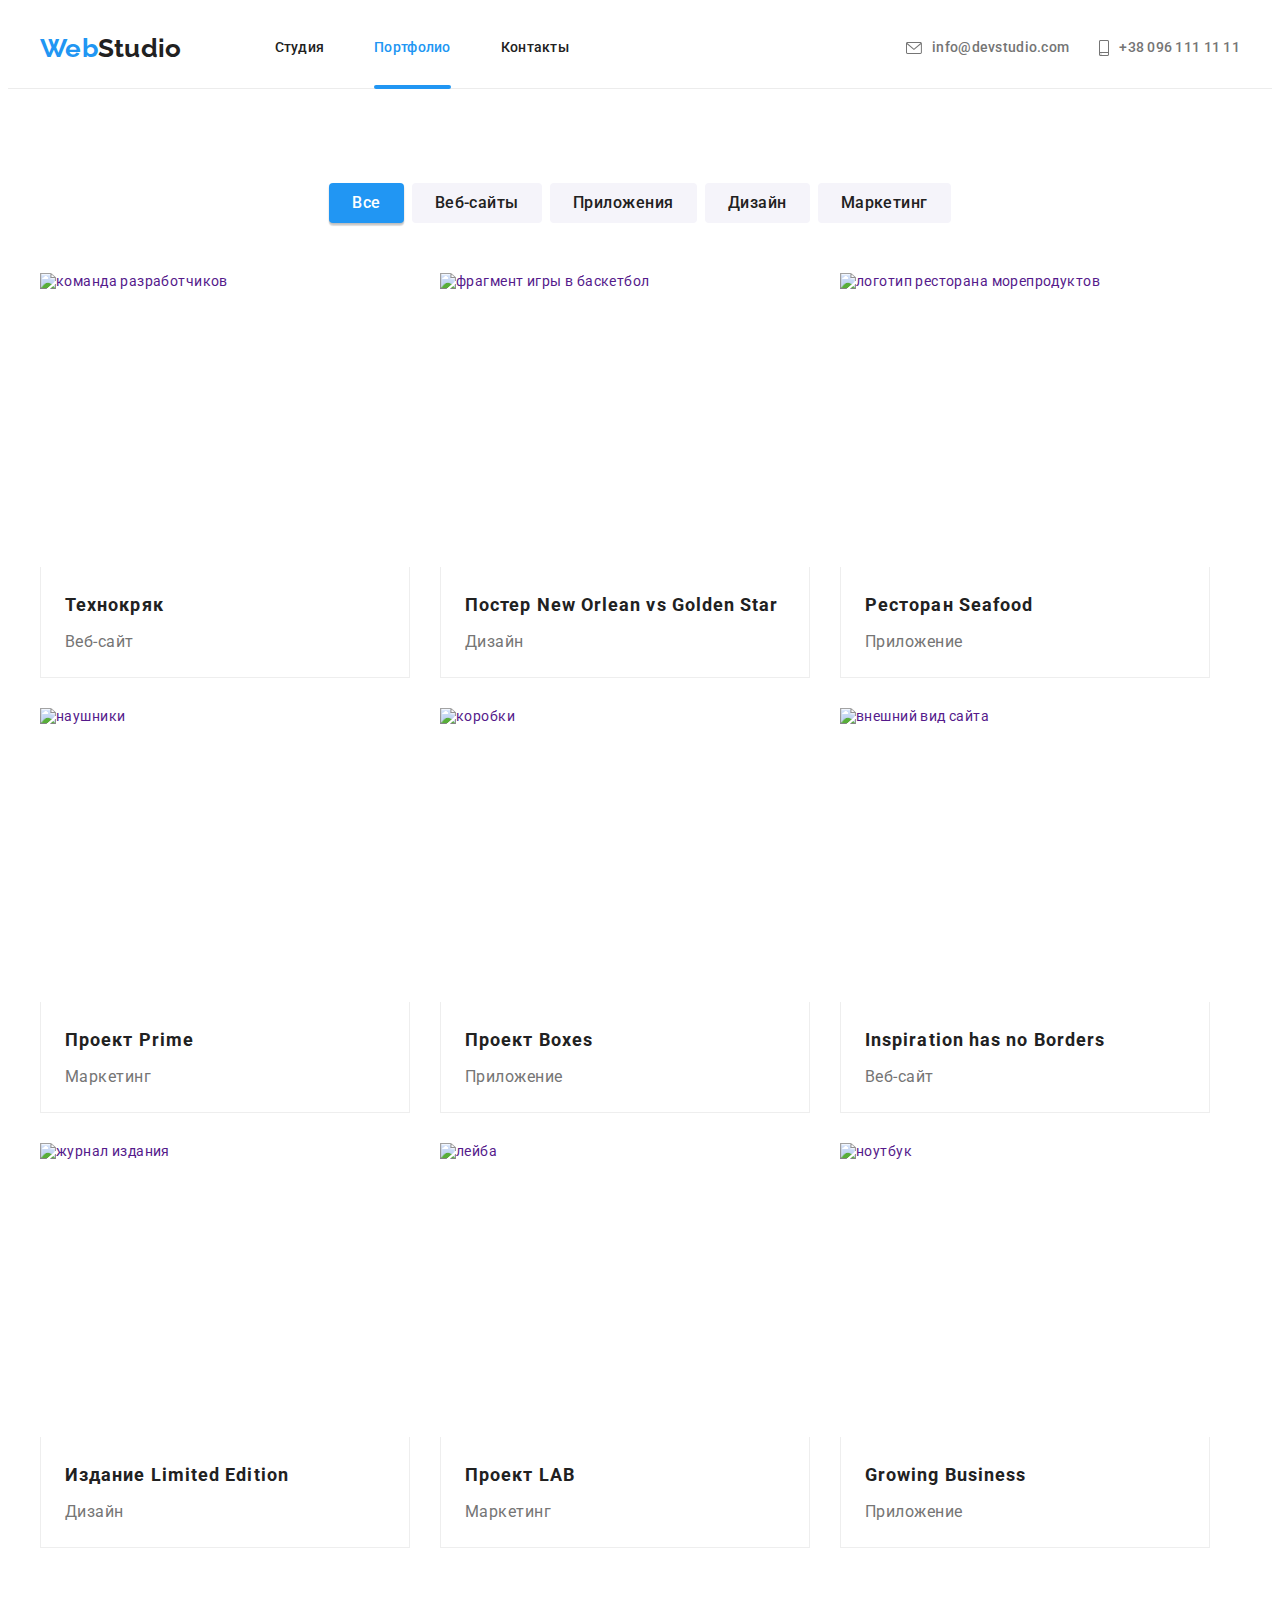
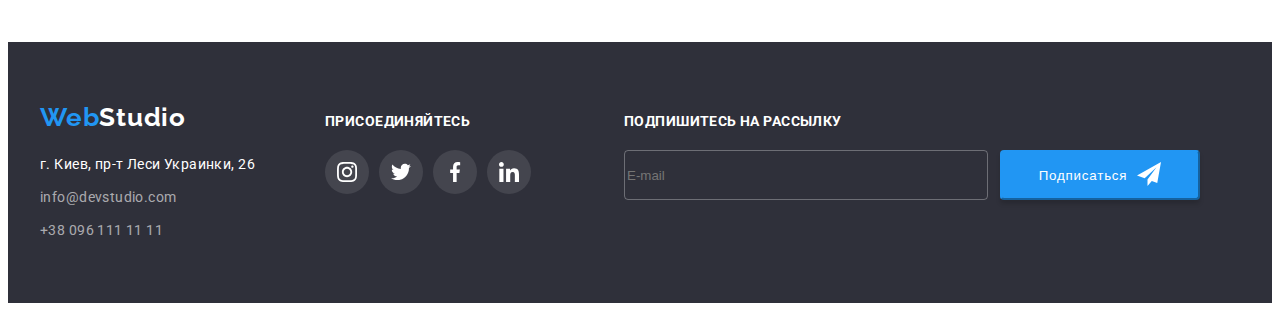
==== portfolio.html @ 27dfbf99 "Розмітка форми та модальне вікно" ====
<!DOCTYPE html>
<html lang="en">

<head>
    <meta charset="UTF-8">
    <meta http-equiv="X-UA-Compatible" content="IE=edge">
    <meta name="viewport" content="width=device-width, initial-scale=1.0">
    <title>Document</title>
    <link rel="stylesheet" href="https://cdnjs.cloudflare.com/ajax/libs/modern-normalize/1.1.0/modern-normalize.min.css"
        integrity="sha512-wpPYUAdjBVSE4KJnH1VR1HeZfpl1ub8YT/NKx4PuQ5NmX2tKuGu6U/JRp5y+Y8XG2tV+wKQpNHVUX03MfMFn9Q=="
        crossorigin="anonymous" referrerpolicy="no-referrer" />
    <link rel="preconnect" href="https://fonts.googleapis.com">
    <link rel="preconnect" href="https://fonts.gstatic.com" crossorigin>
    <link href="https://fonts.googleapis.com/css2?family=Raleway:wght@700&family=Roboto:wght@400;500;700;900&display=swap"
        rel="stylesheet">
    <link rel="stylesheet" href="./css/styles.css">
</head>

<body>
    <header class="header">
        <div class="container main-nav">
            <nav class="header-nav main-nav">
            <a class="link-logo" href=""><span>Web</span>Studio </a>
            <ul class="header-list">
                <li class="header-it"><a class="header-it-link" href="./index.html">Студия</a></li>
                <li class="header-it"><a class="header-it-link" id="currentlink" href="./portfolio.html">Портфолио</a></li>
                <li class="header-it"><a class="header-it-link" href="">Контакты</a></li>
            </ul>
        </nav>
        <ul class="nav-contacts">
            <li class="contacts-link"><a class="header-mail" href="mailto:info@devstudio.com">
                    <svg class="header-email-icon" width="16" height="12">
                        <use href="./images/icons.svg#icon-envelope"></use>
                    </svg>info@devstudio.com</a></li>
            <li class="contacts-link"><a class="header-tel" href="tel:+380961111111">
                    <svg class="header-tel-icon" width="10" height="16">
                        <use href="./images/icons.svg#icon-smartphone"></use>
                    </svg>+38 096 111 11 11</a></li>
        </ul>
        </div>
    </header>
    <main>
        <section class="section portfolio">
            <div class="container">
            <h1 class="portfolio-title visually-hidden">Портфолио</h1>
            <ul class="portfolio-list">
                <li class="portfolio-btn"><button class="current-btn" type="button">Все</button></li>
                <li class="portfolio-btn"><button type="button">Веб-сайты</button></li>
                <li class="portfolio-btn"><button type="button">Приложения</button></li>
                <li class="portfolio-btn"><button type="button">Дизайн</button></li>
                <li class="portfolio-btn"><button type="button">Маркетинг</button></li>
            </ul>
            <ul class="portfolio-menu">
                <li class="portfolio-it">
                    <a class="portfolio-link" href="">
                        <div class="portfolio-it-thumb">
                            <img src="./images/technokryak.jpg" alt="команда разработчиков" width="370" height="294">
                            <p class="portfolio-it-dscr">Ресурс предлагает комплексные предложения с разным уровнем функционала и сервисов. Все это позволит посетителю получить
                            исчерпывающие сведения о компании или частном лице.</p>
                        </div>
                        
                        <div class="card-dscr">
                        <h2 class="portfolio-subtitle">Технокряк</h2>
                        <p class="portfolio-filter-section">Веб-сайт</p>
                        </div>
                    </a>
                </li>
                <li class="portfolio-it">
                    <a class="portfolio-link" href="">
                        <div class="portfolio-it-thumb">
                        <img src="./images/poster.jpg" alt="фрагмент игры в баскетбол" width="370" height="294">
                        <p class="portfolio-it-dscr">Ресурс предлагает комплексные предложения с разным уровнем функционала и сервисов. Все это позволит посетителю получить
                            исчерпывающие сведения о компании или частном лице.</p>
                        </div>
                        <div class="card-dscr">
                        <h2 class="portfolio-subtitle">Постер New Orlean vs Golden Star</h2>
                        <p class="portfolio-filter-section">Дизайн</p>
                        </div>
                    </a>
                </li>
                <li class="portfolio-it">
                    <a class="portfolio-link" href="">
                        <div class="portfolio-it-thumb">
                        <img src="./images/restaurant.jpg" alt="логотип ресторана морепродуктов" width="370" height="294">
                        <p class="portfolio-it-dscr">Ресурс предлагает комплексные предложения с разным уровнем функционала и сервисов. Все это
                            позволит посетителю получить
                            исчерпывающие сведения о компании или частном лице.</p>
                        </div>
                        <div class="card-dscr">
                        <h2 class="portfolio-subtitle">Ресторан Seafood</h2>
                        <p class="portfolio-filter-section">Приложение</p>
                        </div>
                    </a>
                </li>
                <li class="portfolio-it">
                    <a class="portfolio-link" href="">
                        <div class="portfolio-it-thumb">
                        <img src="./images/project-prime.jpg" alt="наушники" width="370" height="294">
                        <p class="portfolio-it-dscr">Ресурс предлагает комплексные предложения с разным уровнем функционала и сервисов. Все это
                            позволит посетителю получить
                            исчерпывающие сведения о компании или частном лице.</p>
                        </div>
                        <div class="card-dscr">
                        <h2 class="portfolio-subtitle">Проект Prime</h2>
                        <p class="portfolio-filter-section">Маркетинг</p>
                        </div>
                    </a>
                </li>
                <li class="portfolio-it">
                    <a class="portfolio-link" href="">
                        <div class="portfolio-it-thumb">
                        <img src="./images/project-boxes.jpg" alt="коробки" width="370" height="294">
                        <p class="portfolio-it-dscr">Ресурс предлагает комплексные предложения с разным уровнем функционала и сервисов. Все это
                            позволит посетителю получить
                            исчерпывающие сведения о компании или частном лице.</p>
                        </div>
                        <div class="card-dscr">
                        <h2 class="portfolio-subtitle">Проект Boxes</h2>
                        <p class="portfolio-filter-section">Приложение</p>
                        </div>
                    </a>
                </li>
                <li class="portfolio-it">
                    <a class="portfolio-link" href="">
                        <div class="portfolio-it-thumb">
                            <img src="./images/inspiration.jpg" alt="внешний вид сайта" width="370" height="294">
                            <p class="portfolio-it-dscr">Ресурс предлагает комплексные предложения с разным уровнем функционала и сервисов. Все это
                                позволит посетителю получить
                                исчерпывающие сведения о компании или частном лице.</p>
                            </div>
                        <div class="card-dscr">
                        <h2 class="portfolio-subtitle">Inspiration has no Borders</h2>
                        <p class="portfolio-filter-section">Веб-сайт</p>
                        </div>
                    </a>
                </li>
                <li class="portfolio-it">
                    <a class="portfolio-link" href="">
                        <div class="portfolio-it-thumb">
                        <img src="./images/publication.jpg" alt="журнал издания" width="370" height="294">
                        <p class="portfolio-it-dscr">Ресурс предлагает комплексные предложения с разным уровнем функционала и сервисов. Все это
                            позволит посетителю получить
                            исчерпывающие сведения о компании или частном лице.</p>
                        </div>
                        <div class="card-dscr">
                        <h2 class="portfolio-subtitle">Издание Limited Edition</h2>
                        <p class="portfolio-filter-section">Дизайн</p>
                        </div>
                    </a>
                </li>
                <li class="portfolio-it">
                    <a class="portfolio-link" href="">
                        <div class="portfolio-it-thumb">
                        <img src="./images/project-lab.jpg" alt="лейба" width="370" height="294">
                        <p class="portfolio-it-dscr">Ресурс предлагает комплексные предложения с разным уровнем функционала и сервисов. Все это
                            позволит посетителю получить
                            исчерпывающие сведения о компании или частном лице.</p>
                        </div>
                        <div class="card-dscr">
                        <h2 class="portfolio-subtitle">Проект LAB</h2>
                        <p class="portfolio-filter-section">Маркетинг</p>
                        </div>
                    </a>
                </li>
                <li class="portfolio-it">
                    <a class="portfolio-link" href="">
                        <div class="portfolio-it-thumb">
                        <img src="./images/growing-business.jpg" alt="ноутбук" width="370" height="294">
                        <p class="portfolio-it-dscr">Ресурс предлагает комплексные предложения с разным уровнем функционала и сервисов. Все это
                            позволит посетителю получить
                            исчерпывающие сведения о компании или частном лице.</p>
                        </div>
                        <div class="card-dscr">
                        <h2 class="portfolio-subtitle">Growing Business</h2>
                        <p class="portfolio-filter-section">Приложение</p>
                        </div>
                    </a>
                </li>
            </ul>
            </div>
        </section>
    </main>
<footer class="footer">
    <div class="container">
        <div class="footer-card-address">
            <a class="footer-logo" href=""><span>Web</span>Studio </a>
            <address class="footer-address-contacts">
                <p class="footer-address">г. Киев, пр-т Леси Украинки, 26</p>
                <ul class="footer-list">
                    <li class="footer-contacts"><a class="footer-mail"
                            href="mailto:info@devstudio.com">info@devstudio.com</a></li>
                    <li class="footer-contacts"><a class="footer-tel" href="tel:+380961111111">+38 096 111 11 11</a>
                    </li>
                </ul>
            </address>
        </div>
        <div class="section-social-groups">
            <p class="social-network">Присоединяйтесь</p>
            <ul class="list-social-links">
                <li class="social-link">
                    <a class="link-sg link-instagram" href="">
                        <svg class="footer-solinks footer-instagram" width="20" height="20">
                            <use href="./images/icons.svg#icon-instagram"></use>
                        </svg>
                    </a>
                </li>
                <li class="social-link">

                    <a class="link-sg link-twitter" href="">
                        <svg class="footer-solinks footer-twitter" width="20" height="20">
                            <use href="./images/icons.svg#icon-twitter"></use>
                        </svg>
                    </a>

                </li>
                <li class="social-link">
                    <a class="link-sg link-facebook" href="">
                        <svg class="footer-solinks footer-facebook" width="20" height="20">
                            <use href="./images/icons.svg#icon-facebook"></use>
                        </svg>
                    </a>
                </li>
                <li class="social-link">
                    <a class="link-sg link-linkedin" href="">
                        <svg class="footer-solinks footer-linkedin" width="20" height="20">
                            <use href="./images/icons.svg#icon-linkedin"></use>
                        </svg>
                    </a>
                </li>
            </ul>
        </div>
        <div class="footer-form-block">
            <title class="footer-title">Подпишитесь на рассылку</title>
            <form class="footer-form">
                <input type="email" name="mail" placeholder="E-mail">
                <button class="footer-form-btn">Подписаться
                    <a class="footer-send-link" href="">
                        <svg class="footer-send-svg" width="24" height="24">
                            <use href="/images/icons.svg#icon-icon-send"></use>
                        </svg>
                    </a>
                </button>
            </form>
        </div>
    </div>
</footer>
</body>

</html>
---- css/styles.css ----
:root {
  /* Light-theme-color */
  --primary-light-text: #212121;
  --secondary-light-text: #757575;
  --primary-light-bg: #ffffff;
  --secondary-light-bg: #e5e5e5;
  /* Dark-theme-color */
  --primary-dark-text: #ffffff;
  --dark-bg: #2f303a;
  /* Grey-theme-color */
  --primary-grey-bg: #f5f4fa;
  --akcent-color-text: #2196f3;
  /* Card-set-gap */
  --card-set-gap: 30px;
  /* Another var */
  --animation-function: 250ms cubic-bezier(0.4, 0, 0.2, 1);
}
body {
  font-family: Roboto, sans-serif;
  font-size: 14px;
  letter-spacing: 0.03em;
}
.visually-hidden {
  position: absolute;
  width: 1px;
  height: 1px;
  margin: -1px;
  border: 0;
  padding: 0;

  white-space: nowrap;
  clip-path: inset(100%);
  clip: rect(0 0 0 0);
  overflow: hidden;
}
.header {
  border-bottom: 1px solid #ececec;
  font-weight: 500;
  line-height: 1.14;
  letter-spacing: 0.02em;
  background-color: var(--primary-light-bg);
}
.container {
  width: 1200px;
  padding-left: 15px;
  padding-right: 15px;
  margin-left: auto;
  margin-right: auto;
}
h1,
h2,
h3,
p {
  margin: 0;
}
ul,
li {
  padding: 0;
  margin: 0;
}
img {
  display: block;
  max-width: 100%;
}
.header-list {
  display: flex;
  padding-left: 0;
}
.header-it:not(:last-child) {
  margin-right: 50px;
}
.main-nav {
  display: flex;
  align-items: center;
}
.link-logo {
  font-family: Raleway;
  font-weight: bold;
  font-size: 26px;
  line-height: 1.19;
  color: var(--primary-light-text);
  text-decoration: none;
  margin-right: 93px;
}
.link-logo span {
  color: var(--akcent-color-text);
}
.header-it-link,
.header-mail,
.header-tel {
  font-weight: 500;
  line-height: 1.14;
  letter-spacing: 0.02em;
  text-decoration: none;
}
.header-it-link {
  position: relative;
  display: block;
  padding-top: 32px;
  padding-bottom: 32px;
  color: var(--primary-light-text);

  transition: color var(--animation-function);
}
.nav-contacts {
  display: flex;
  margin-left: auto;
  padding-left: 0;
}
.nav-contacts .contacts-link + .contacts-link {
  margin-left: 30px;
}

.header-mail,
.header-tel {
  color: var(--secondary-light-text);

  transition: color var(--animation-function);
}

.header-it-link:hover,
.header-it-link:focus,
#currentlink {
  color: var(--akcent-color-text);
  cursor: pointer;
}

#currentlink::after {
  position: absolute;
  bottom: -1px;
  left: 0px;

  content: "";
  display: block;
  width: 100%;
  height: 4px;
  background-color: var(--akcent-color-text);
  border-radius: 2px;
}

.header-mail:hover,
.header-tel:focus,
.header-mail:focus,
.header-tel:hover {
  color: var(--akcent-color-text);
  cursor: pointer;
}
.header-mail:hover .header-email-icon,
.header-tel:hover .header-tel-icon {
  fill: var(--akcent-color-text);
}
.header-email-icon,
.header-tel-icon {
  margin-right: 10px;
  fill: var(--secondary-light-text);

  transition: fill var(--animation-function);
}
.header-email-icon:hover,
.header-email-icon:focus,
.header-tel-icon:hover,
.header-tel-icon:focus {
  fill: var(--akcent-color-text);
  cursor: pointer;
}
.header-mail,
.header-tel {
  display: flex;
  align-items: center;
}
/* Section Hero */
.hero {
  padding-top: 200px;
  padding-bottom: 200px;
  text-align: center;
  height: 600px;
  max-width: 1600px;
  margin-left: auto;
  margin-right: auto;
  outline: 2px solid white;
  background-image: linear-gradient(
      to right,
      rgba(47, 48, 58, 0.4),
      rgba(47, 48, 58, 0.4)
    ),
    url(../images/Hero.jpg);
  background-repeat: no-repeat;
  background-position: center;
  background-size: cover;
}
.hero-title {
  margin-top: 0;
  margin-bottom: 30px;
  font-weight: 900;
  font-size: 44px;
  line-height: 1.36;

  letter-spacing: 0.06em;
  text-transform: uppercase;
  color: var(--primary-dark-text);
}
.hero-btn {
  display: inline-block;
  min-width: 200px;
  padding: 10px 32px;
  border: 1px solid transparent;
  border-radius: 4px;
  font-family: inherit;
  font-weight: bold;
  font-size: 16px;
  line-height: 1.88;
  letter-spacing: 0.06em;
  color: var(--primary-dark-text);
  background-color: var(--akcent-color-text);

  transition: background-color var(--animation-function);
}
.hero-btn:hover,
.hero-btn:focus {
  background-color: #188ce8;
  cursor: pointer;
}
/* Common properties */
.section-title {
  font-weight: bold;
  font-size: 36px;
  line-height: 1.17;
  text-align: center;
  color: var(--primary-light-text);
}
.header-list,
.nav-contacts,
.feature-list,
.projects-list,
.team-list,
.footer-list,
.portfolio-list,
.portfolio-menu {
  list-style: none;
}
.features > .section-title,
.portfolio-title {
  visibility: hidden;
  height: 0px;
}

/* Section features */
.features {
  padding: 94px 0px 94px 0px;
}
.feature-list {
  display: flex;
  margin: 0;
}
.feature-it {
  width: 270px;
  margin-right: 30px;
}
.feature-it:nth-last-child(-n + 1) {
  margin-right: 0px;
}
.feature-icon {
  display: flex;
  justify-content: center;
  align-items: center;
  margin-bottom: 30px;
  height: 120px;
  background: #f5f4fa;
  border-radius: 4px;
}
.feature-subtitle {
  margin-bottom: 10px;
  font-weight: bold;
  font-size: 14px;
  line-height: 1.14;
  text-transform: uppercase;
  color: var(--primary-light-text);
}
.feature-dscr {
  font-size: 14px;
  line-height: 1.71;
  color: var(--secondary-light-text);
}

/* Section our-projects */
.our-projects {
  padding-bottom: 94px;
}
.our-projects .section-title {
  margin-bottom: 50px;
}
.projects-list {
  display: flex;
  margin: 0;
}
.projects-it:not(:nth-last-child(-n + 1)) {
  margin-right: 30px;
}

.project-it-thumb {
  position: relative;
}
.projects-dscr {
  position: absolute;
  bottom: 0;
  left: 0;
  color: var(--primary-dark-text);
  background-color: rgba(47, 48, 58, 0.8);
  width: 100%;
  height: 70px;

  font-weight: 700;
  line-height: 1.14;
  text-transform: uppercase;

  display: flex;
  align-items: center;
  justify-content: center;
}

/* Section our team */
.our-team {
  padding: 94px 0px 94px 0px;
  background-color: var(--primary-grey-bg);
}
.our-team .section-title {
  margin-bottom: 50px;
}
.team-it-name,
.team-position {
  font-weight: 500;
  font-size: 16px;
  line-height: 1.19;
  text-align: center;
}
.team-list {
  display: flex;
  margin-right: auto;
}
.team-it-dscr {
  padding: 30px 0px 30px 0px;
  background-color: var(--primary-light-bg);
}
.team-it {
  width: calc(1170 / 4 - var(--card-set-gap));
  box-shadow: 0px 1px 3px rgba(0, 0, 0, 0.12), 0px 1px 1px rgba(0, 0, 0, 0.14),
    0px 2px 1px rgba(0, 0, 0, 0.2);
  border-radius: 0px 0px 4px 4px;
}
.team-it:not(:nth-last-child(-n + 1)) {
  margin-right: 30px;
}
.team-it-name {
  margin-bottom: 10px;
  color: var(--primary-light-text);
}
.team-position {
  color: var(--secondary-light-text);
  margin-bottom: 16px;
  font-weight: 400;
}

.team-it-sonetlinks {
  display: flex;
  justify-content: center;
  margin: 0px;
  padding-left: 0px;
  list-style: none;
  text-decoration: none;
}
.sonetlinks-item {
  list-style: none;
  margin-right: 10px;
}
.sonetlinks-item:nth-last-child(1) {
  margin-right: 0px;
}
.team-it-link {
  display: flex;
  justify-content: center;
  align-items: center;
  width: 44px;
  height: 44px;
  border-radius: 50%;
  background-color: #ffffff;

  transition: background-color var(--animation-function);
}

.team-sonet-icon {
  fill: #afb1b8;

  transition: fill var(--animation-function);
}
.team-it-link:hover .team-sonet-icon {
  fill: var(--primary-dark-text);
}
.team-it-link:hover {
  background-color: var(--akcent-color-text);
}

/* Our clients */
.section-clients {
  padding: 94px 0px 94px 0px;
}
.section-clients .section-title {
  margin-bottom: 50px;
}
.list-of-clients {
  display: flex;
  list-style: none;
}
.client-it {
  display: flex;
  justify-content: center;
  align-items: center;
  margin-right: 30px;
}
.client-it:nth-last-child(1) {
  margin-right: 0px;
}
.client-it-link {
  display: flex;
  justify-content: center;
  align-items: center;
  width: 170px;
  height: 92px;
  border: 1px solid #afb1b8;
  border-radius: 4px;

  transition: border-color var(--animation-function);
}
.client-logo {
  fill: #afb1b8;

  transition: fill var(--animation-function);
}
.client-it-link:hover .client-logo {
  fill: var(--akcent-color-text);
}
.client-it-link:hover {
  border-color: #2196f3;
}
/* Footer */
.footer {
  background-color: var(--dark-bg);
  padding-top: 60px;
  padding-bottom: 60px;
}
address {
  font-style: inherit;
  margin-top: 20px;
}
.footer-logo {
  display: inline-block;
  font-family: Raleway;
  font-style: 400;
  font-weight: bold;
  font-size: 26px;
  line-height: 1.19;
  letter-spacing: 0.03em;
  color: var(--primary-dark-text);
  text-decoration: none;
}
.footer-logo span {
  color: var(--akcent-color-text);
}
.footer-address {
  font-size: 14px;
  line-height: 1.71;
  letter-spacing: 0.03em;
  color: var(--primary-dark-text);
}
.footer-list,
.footer-contacts:last-child {
  margin-top: 9px;
}
.footer-mail,
.footer-tel {
  display: inline-block;
  line-height: 1.71;
  color: rgba(255, 255, 255, 0.6);
  text-decoration: none;

  transition: color var(--animation-function);
}
.footer-mail:hover,
.footer-tel:hover,
.footer-mail:focus,
.footer-tel:focus {
  color: var(--akcent-color-text);
  cursor: pointer;
}
.footer .container {
  display: flex;
  align-items: baseline;
}
.section-social-groups {
  margin-right: 93px;
  margin-left: 70px;
}
.social-network {
  margin-bottom: 20px;

  font-weight: bold;
  line-height: 1.14;
  text-transform: uppercase;
  color: var(--primary-dark-text);
}
.list-social-links {
  display: flex;
  justify-content: center;
  align-items: center;
}
.social-link {
  display: flex;
  list-style: none;
  margin-right: 10px;
}
.social-link:nth-last-child(1) {
  margin-right: 0px;
}
.link-sg {
  display: flex;
  justify-content: center;
  align-items: center;
  width: 44px;
  height: 44px;
  border-radius: 50%;
  background-color: rgba(255, 255, 255, 0.1);

  transition: background-color var(--animation-function);
}
.footer-twitter,
.footer-facebook,
.footer-instagram,
.footer-linkedin {
  fill: var(--primary-dark-text);
}
.link-sg:hover {
  background-color: var(--akcent-color-text);
}

.link-sg:hover .footer-solinks {
  fill: var(--primary-dark-text);
}
.footer-title {
  display: inline-block;
  margin-bottom: 20px;

  font-weight: 700;
  font-size: 14px;
  line-height: 1.14;
  text-transform: uppercase;
  color: var(--primary-dark-text);
}
.footer-form {
  display: flex;
}
.footer-form input {
  width: 358px;
  background-color: inherit;
  border: 1px solid rgba(255, 255, 255, 0.3);
  border-radius: 4px;
}

.footer-form-btn {
  display: flex;
  justify-content: center;
  align-items: center;

  width: 200px;
  height: 50px;
  margin-left: 12px;
  padding: 10px auto;
  text-align: center;
  align-items: center;
  letter-spacing: 0.06em;

  color: var(--primary-dark-text);
  background-color: var(--akcent-color-text);
  border-radius: 4px;
  box-shadow: 0px 4px 4px rgba(0, 0, 0, 0.15);
  box-sizing: border-box;
  border-color: var(--akcent-color-text);
}
.footer-form-btn:focus,
.footer-form-btn:hover {
  cursor: pointer;
}
.footer-send-link {
  padding: 13px auto;
}
.footer-send-svg {
  margin-left: 10px;
}
/* Portfolio page */
.portfolio {
  padding-top: 94px;
  padding-bottom: 94px;
}
.portfolio-list {
  display: flex;
  justify-content: center;
  margin-bottom: 50px;
}

.portfolio-btn > [type="button"] {
  padding: 6px 22px;
  border: 1px solid transparent;
  border-radius: 4px;

  font-family: inherit;
  font-weight: 500;
  font-size: 16px;
  line-height: 1.63;
  letter-spacing: 0.03em;
  color: var(--primary-light-text);
  background-color: var(--primary-grey-bg);
  box-shadow: 0px 3px 1px rgba(0, 0, 0, 0), 0px 1px 2px rgba(0, 0, 0, 0),
    0px 2px 2px rgba(0, 0, 0, 0);

  transition: background-color var(--animation-function),
    color var(--animation-function), box-shadow var(--animation-function);
}
.portfolio-btn {
  margin-right: 8px;
}
.portfolio-btn:nth-last-child(1) {
  margin-right: 0px;
}

.portfolio [type="button"]:hover,
.portfolio [type="button"]:focus,
.portfolio .current-btn {
  cursor: pointer;
  color: var(--primary-dark-text);
  background-color: #2196f3;
  box-shadow: 0px 3px 1px rgba(0, 0, 0, 0.1), 0px 1px 2px rgba(0, 0, 0, 0.08),
    0px 2px 2px rgba(0, 0, 0, 0.12);
}
.portfolio .current-btn {
  color: var(--primary-dark-text);
  background-color: #2196f3;
}
.portfolio-subtitle {
  font-weight: bold;
  font-size: 18px;
  line-height: 2;
  letter-spacing: 0.06em;
  color: var(--primary-light-text);
}
.portfolio-filter-section {
  font-weight: 400;
  font-size: 16px;
  line-height: 1.88;
  letter-spacing: 0.03em;
  color: var(--secondary-light-text);
}
.portfolio-link {
  text-decoration: none;
}

.portfolio-menu {
  display: flex;
  flex-wrap: wrap;
  margin: 0;
}
.portfolio-it {
  width: 370px;
  margin-right: var(--card-set-gap);
  margin-bottom: var(--card-set-gap);
}
.portfolio-it:nth-child(3n) {
  margin-right: 0;
}
.portfolio-it:nth-last-child(-n + 3) {
  margin-bottom: 0;
}

.portfolio-it-thumb {
  position: relative;
  overflow: hidden;
}

.portfolio-it-dscr {
  position: absolute;
  bottom: 0;
  left: 0;
  width: 100%;
  height: 100%;

  display: flex;
  justify-content: center;
  align-items: center;
  padding: 63px 24px;

  font-size: 18px;
  line-height: 1.56;
  color: var(--primary-light-bg);
  background-color: rgba(33, 150, 243, 0.9);

  transform: translateY(100%);
  transition: transform var(--animation-function);
}

.portfolio-link:hover .portfolio-it-dscr {
  transform: translateY(0);
}

.card-dscr {
  padding: 20px 24px;
  border-right: 1px solid #eeeeee;
  border-bottom: 1px solid #eeeeee;
  border-left: 1px solid #eeeeee;
}
.portfolio-subtitle {
  margin-bottom: 4px;
}
.portfolio-link {
  display: block;
  box-shadow: 0px 1px 1px rgba(0, 0, 0, 0), 0px 4px 4px rgba(0, 0, 0, 0),
    1px 4px 6px rgba(0, 0, 0, 0);

  transition: box-shadow var(--animation-function);
}
.portfolio-link:hover,
.portfolio-link:focus {
  box-shadow: 0px 1px 1px rgba(0, 0, 0, 0.12), 0px 4px 4px rgba(0, 0, 0, 0.06),
    1px 4px 6px rgba(0, 0, 0, 0.16);
}
/* Modal window */
.backdrop {
  position: fixed;
  top: 0;
  left: 50%;
  transform: translateX(-50%);

  width: 100vw;
  height: 100vh;
  background-color: rgba(0, 0, 0, 0.2);

  opacity: 1;
  visibility: visible;
  pointer-events: initial;

  transition: opacity var(--animation-function),
    visibility var(--animation-function),
    pointer-events var(--animation-function);
}
.modal-wrapper {
  position: absolute;
  top: 50%;
  left: 50%;
  transform: translate(-50%, -50%);

  width: 528px;
  height: 581px;
  background-color: var(--primary-dark-text);
  box-shadow: 0px 1px 3px rgba(0, 0, 0, 0.12), 0px 1px 1px rgba(0, 0, 0, 0.14),
    0px 2px 1px rgba(0, 0, 0, 0.2);
  border-radius: 4px;
}
.modal-btn {
  position: absolute;
  top: 8px;
  right: 8px;

  width: 30px;
  height: 30px;
  border-radius: 50%;
}
.backdrop.is-hidden {
  opacity: 0;
  visibility: hidden;
  pointer-events: none;
}

/* Modal window form */
.modal-form {
  padding: 40px;
}
.modal-title {
  margin-bottom: 12px;

  display: inline-block;
  font-weight: 700;
  font-size: 20px;
  line-height: 1.15;
  text-align: center;
  color: var(--primary-light-text);
}
.modal-item {
  display: flex;
  flex-direction: column;
  margin-bottom: 10px;
}
.modal-it-input {
  width: 100%;
  height: 40px;
  border: 1px solid rgba(33, 33, 33, 0.2);
  box-sizing: border-box;
  border-radius: 4px;
}

.modal-item .comment-form-input {
  width: 100%;
  height: 120px;
  resize: none;

  border: 1px solid rgba(33, 33, 33, 0.2);
  border-radius: 4px;
}
.modal-form .comment-form {
  margin-bottom: 20px;
}
.modal-form .checkbox {
  margin-bottom: 30px;
}
.modal-form-btn {
  display: inline-block;
  align-items: center;
  margin-left: auto;
  margin-right: auto;
  width: 200px;
  height: 50px;
  background-color: #188ce8;
  color: var(--primary-dark-text);
  box-shadow: 0px 4px 4px rgba(0, 0, 0, 0.15);
  border-radius: 4px;

  font-family: "Roboto";
  font-weight: 700;
  font-size: 16px;
  line-height: 1.88;
  letter-spacing: 0.06em;

  transition: background-color var(--animation-function);
}
.modal-form-btn:focus,
.modal-form-btn:hover {
  background-color: #188ce8;
  cursor: pointer;
}

.input-wrapper {
  position: relative;
}
.icon-form {
  position: absolute;
  top: 0;
  left: 15px;
  transform: translateY(50%);
  display: inline-block;
}
.icon-form {
  fill: var(--primary-light-text);
}
.modal-it-input:focus + .icon-form {
  background-color: var(--primary-dark-text);
  fill: var(--akcent-color-text);
}
.modal-it-input:focus {
  border-color: red;
}
.modal-item.checkbox {
  flex-direction: row;
  justify-content: center;
  align-items: center;
}
.checkbox label {
  margin-left: 7px;
}
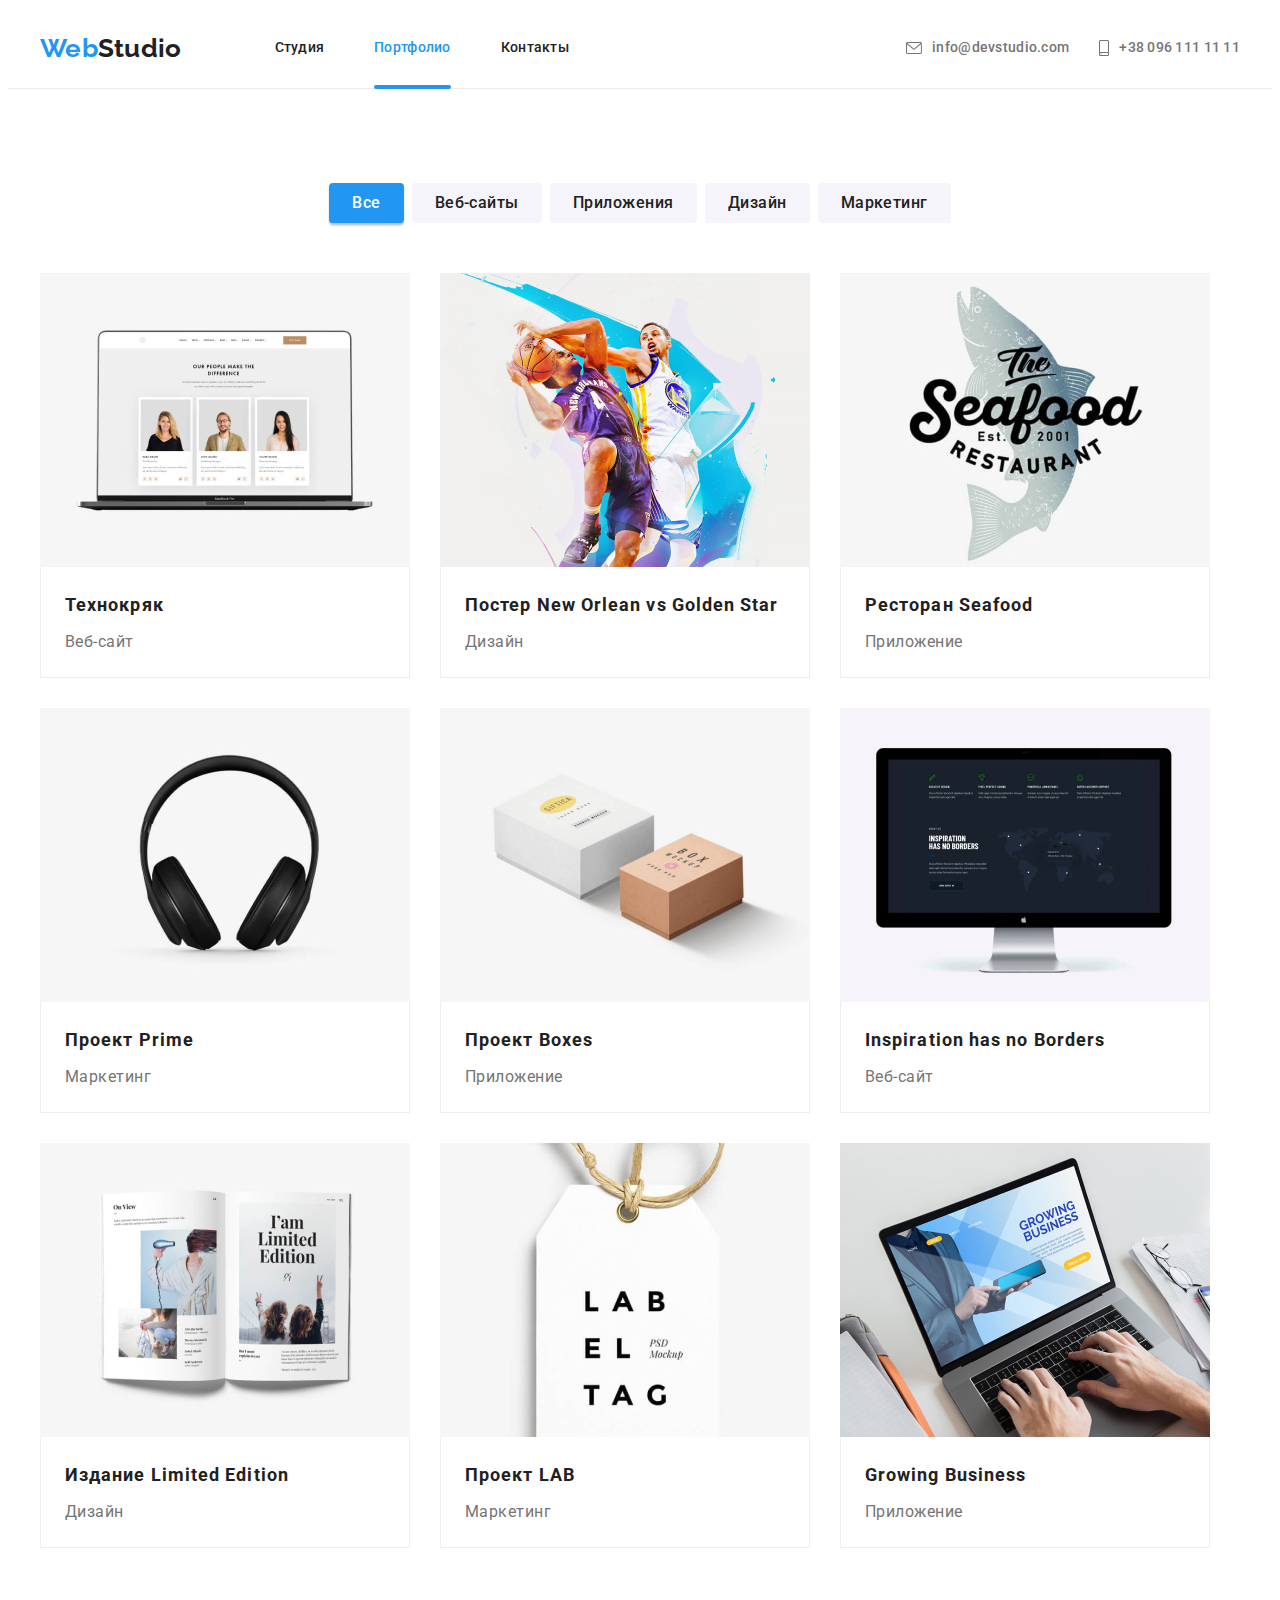
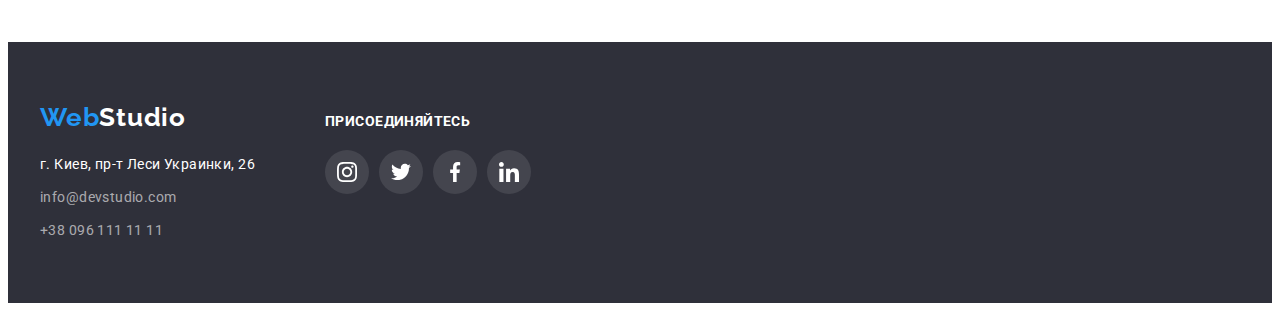
==== commit c7546dc1: "Initial commit" ====
--- a/portfolio.html
+++ b/portfolio.html
@@ -229,19 +229,6 @@
                 </li>
             </ul>
         </div>
-        <div class="footer-form-block">
-            <title class="footer-title">Подпишитесь на рассылку</title>
-            <form class="footer-form">
-                <input type="email" name="mail" placeholder="E-mail">
-                <button class="footer-form-btn">Подписаться
-                    <a class="footer-send-link" href="">
-                        <svg class="footer-send-svg" width="24" height="24">
-                            <use href="/images/icons.svg#icon-icon-send"></use>
-                        </svg>
-                    </a>
-                </button>
-            </form>
-        </div>
     </div>
 </footer>
 </body>
--- a/css/styles.css
+++ b/css/styles.css
@@ -496,7 +496,7 @@
   align-items: baseline;
 }
 .section-social-groups {
-  margin-right: 93px;
+  margin-right: auto;
   margin-left: 70px;
 }
 .social-network {
@@ -543,56 +543,6 @@
 
 .link-sg:hover .footer-solinks {
   fill: var(--primary-dark-text);
-}
-.footer-title {
-  display: inline-block;
-  margin-bottom: 20px;
-
-  font-weight: 700;
-  font-size: 14px;
-  line-height: 1.14;
-  text-transform: uppercase;
-  color: var(--primary-dark-text);
-}
-.footer-form {
-  display: flex;
-}
-.footer-form input {
-  width: 358px;
-  background-color: inherit;
-  border: 1px solid rgba(255, 255, 255, 0.3);
-  border-radius: 4px;
-}
-
-.footer-form-btn {
-  display: flex;
-  justify-content: center;
-  align-items: center;
-
-  width: 200px;
-  height: 50px;
-  margin-left: 12px;
-  padding: 10px auto;
-  text-align: center;
-  align-items: center;
-  letter-spacing: 0.06em;
-
-  color: var(--primary-dark-text);
-  background-color: var(--akcent-color-text);
-  border-radius: 4px;
-  box-shadow: 0px 4px 4px rgba(0, 0, 0, 0.15);
-  box-sizing: border-box;
-  border-color: var(--akcent-color-text);
-}
-.footer-form-btn:focus,
-.footer-form-btn:hover {
-  cursor: pointer;
-}
-.footer-send-link {
-  padding: 13px auto;
-}
-.footer-send-svg {
-  margin-left: 10px;
 }
 /* Portfolio page */
 .portfolio {
@@ -775,99 +725,3 @@
   visibility: hidden;
   pointer-events: none;
 }
-
-/* Modal window form */
-.modal-form {
-  padding: 40px;
-}
-.modal-title {
-  margin-bottom: 12px;
-
-  display: inline-block;
-  font-weight: 700;
-  font-size: 20px;
-  line-height: 1.15;
-  text-align: center;
-  color: var(--primary-light-text);
-}
-.modal-item {
-  display: flex;
-  flex-direction: column;
-  margin-bottom: 10px;
-}
-.modal-it-input {
-  width: 100%;
-  height: 40px;
-  border: 1px solid rgba(33, 33, 33, 0.2);
-  box-sizing: border-box;
-  border-radius: 4px;
-}
-
-.modal-item .comment-form-input {
-  width: 100%;
-  height: 120px;
-  resize: none;
-
-  border: 1px solid rgba(33, 33, 33, 0.2);
-  border-radius: 4px;
-}
-.modal-form .comment-form {
-  margin-bottom: 20px;
-}
-.modal-form .checkbox {
-  margin-bottom: 30px;
-}
-.modal-form-btn {
-  display: inline-block;
-  align-items: center;
-  margin-left: auto;
-  margin-right: auto;
-  width: 200px;
-  height: 50px;
-  background-color: #188ce8;
-  color: var(--primary-dark-text);
-  box-shadow: 0px 4px 4px rgba(0, 0, 0, 0.15);
-  border-radius: 4px;
-
-  font-family: "Roboto";
-  font-weight: 700;
-  font-size: 16px;
-  line-height: 1.88;
-  letter-spacing: 0.06em;
-
-  transition: background-color var(--animation-function);
-}
-.modal-form-btn:focus,
-.modal-form-btn:hover {
-  background-color: #188ce8;
-  cursor: pointer;
-}
-
-.input-wrapper {
-  position: relative;
-}
-.icon-form {
-  position: absolute;
-  top: 0;
-  left: 15px;
-  transform: translateY(50%);
-  display: inline-block;
-}
-.icon-form {
-  fill: var(--primary-light-text);
-}
-.modal-it-input:focus + .icon-form {
-  background-color: var(--primary-dark-text);
-  fill: var(--akcent-color-text);
-}
-.modal-it-input:focus {
-  border-color: red;
-}
-.modal-item.checkbox {
-  flex-direction: row;
-  justify-content: center;
-  align-items: center;
-}
-.checkbox label {
-  margin-left: 7px;
-}
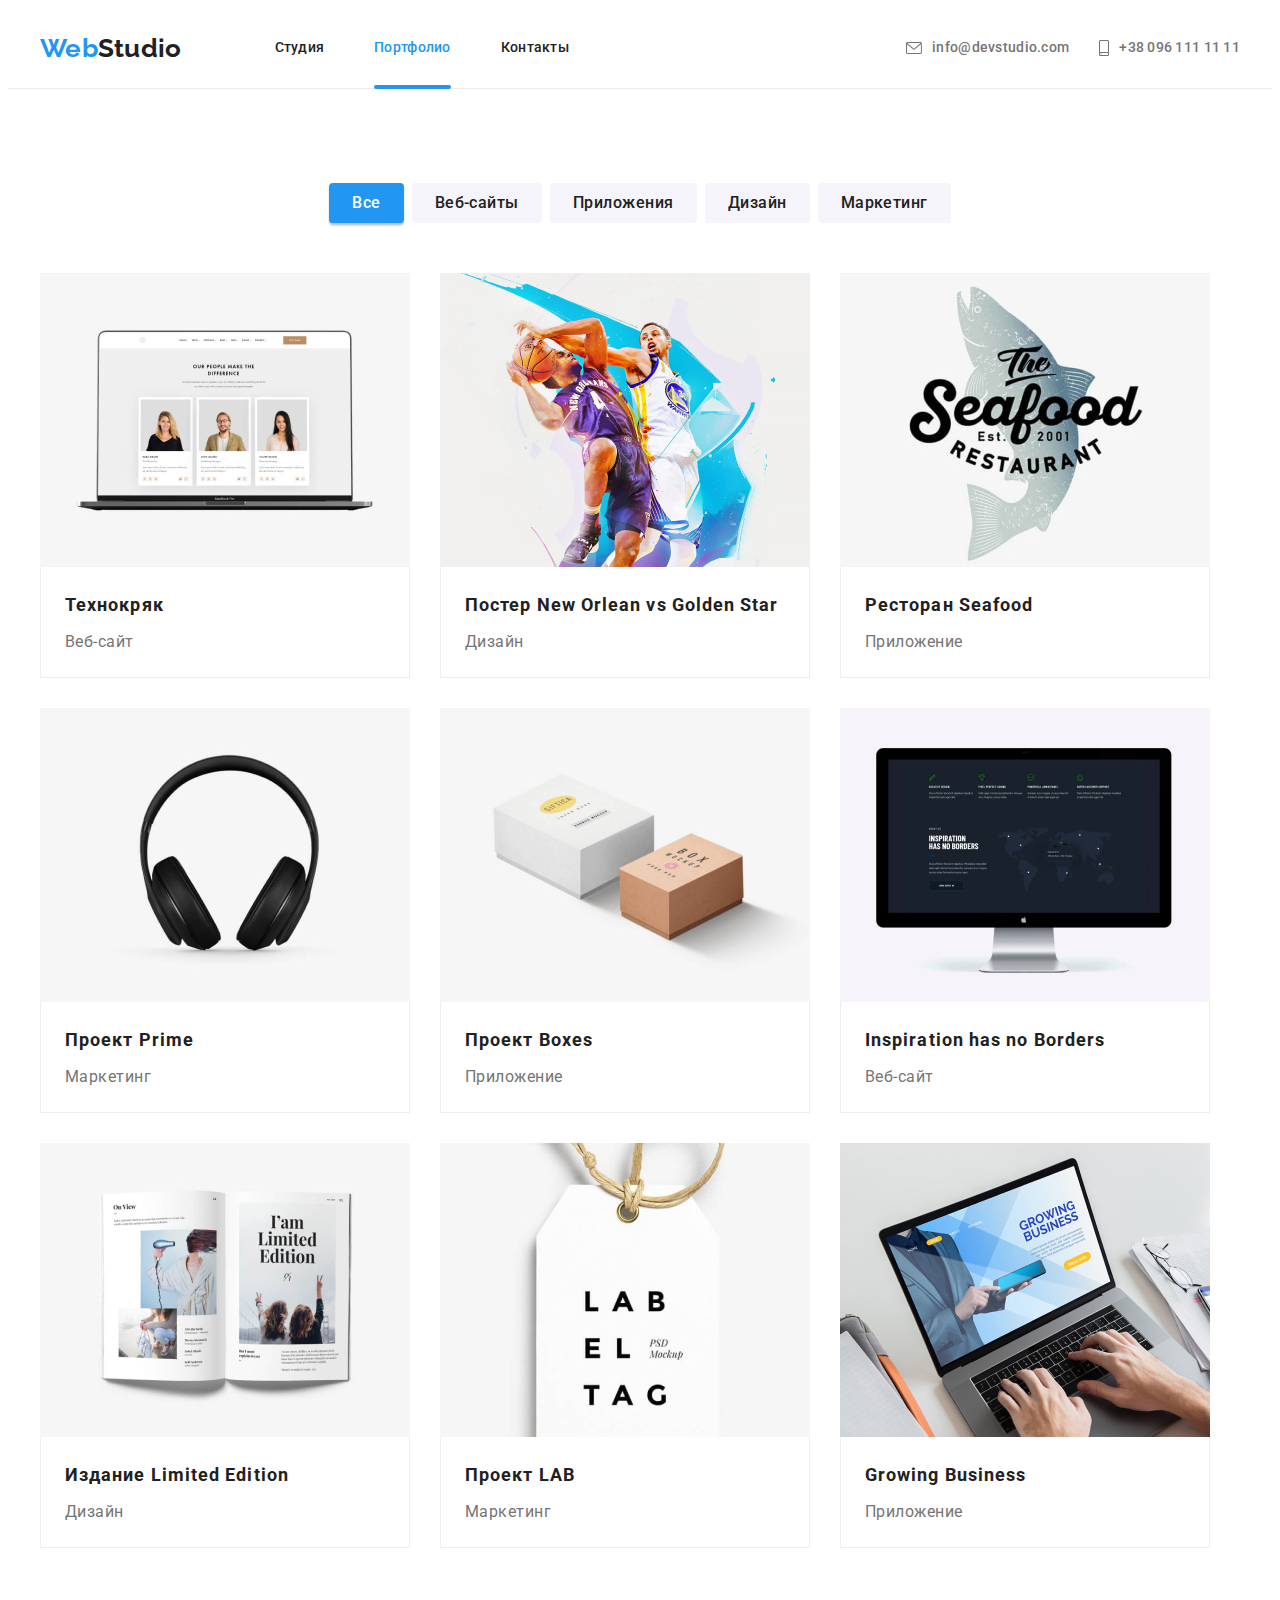
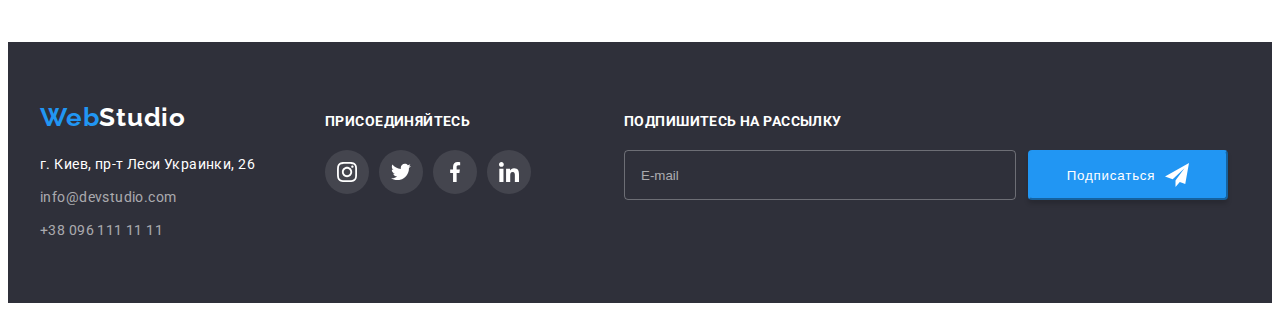
==== commit ed3e97f2: "Розмітка та стилізація форми" ====
--- a/portfolio.html
+++ b/portfolio.html
@@ -229,6 +229,17 @@
                 </li>
             </ul>
         </div>
+        <div class="footer-form-block">
+            <p class="footer-title">Подпишитесь на рассылку</p>
+            <form class="footer-form">
+                <input type="email" name="mail" placeholder="E-mail">
+                <button class="footer-form-btn" type="button">Подписаться
+                    <svg class="footer-send-svg" width="24" height="24">
+                        <use href="/images/icons.svg#icon-icon-send"></use>
+                    </svg>
+                </button>
+            </form>
+        </div>
     </div>
 </footer>
 </body>
--- a/css/styles.css
+++ b/css/styles.css
@@ -496,7 +496,7 @@
   align-items: baseline;
 }
 .section-social-groups {
-  margin-right: auto;
+  margin-right: 93px;
   margin-left: 70px;
 }
 .social-network {
@@ -543,6 +543,67 @@
 
 .link-sg:hover .footer-solinks {
   fill: var(--primary-dark-text);
+}
+.footer-title {
+  display: inline-block;
+  margin-bottom: 20px;
+
+  font-weight: 700;
+  font-size: 14px;
+  line-height: 1.14;
+  text-transform: uppercase;
+  color: var(--primary-dark-text);
+}
+.footer-form {
+  display: flex;
+}
+.footer-form input {
+  margin: 0;
+  padding: 15px 16px;
+
+  width: 358px;
+  background-color: inherit;
+  border: 1px solid rgba(255, 255, 255, 0.3);
+  border-radius: 4px;
+  color: var(--primary-dark-text);
+}
+.footer-form input::placeholder {
+  line-height: 1.25;
+  color: rgba(255, 255, 255, 0.6);
+}
+.footer-form input:hover,
+.footer-form input:focus {
+  border-color: var(--akcent-color-text);
+  cursor: pointer;
+}
+.footer-form-btn {
+  display: flex;
+  justify-content: center;
+  align-items: center;
+
+  width: 200px;
+  height: 50px;
+  margin-left: 12px;
+  padding: 10px auto;
+  text-align: center;
+  align-items: center;
+  letter-spacing: 0.06em;
+
+  color: var(--primary-dark-text);
+  background-color: var(--akcent-color-text);
+  border-radius: 4px;
+  box-shadow: 0px 4px 4px rgba(0, 0, 0, 0.15);
+  box-sizing: border-box;
+  border-color: var(--akcent-color-text);
+}
+.footer-form-btn:focus,
+.footer-form-btn:hover {
+  cursor: pointer;
+}
+
+.footer-send-svg {
+  margin-left: 10px;
+  padding: 13px auto;
 }
 /* Portfolio page */
 .portfolio {
@@ -716,12 +777,156 @@
   top: 8px;
   right: 8px;
 
+  display: flex;
+  justify-content: center;
+  align-items: center;
+
   width: 30px;
   height: 30px;
   border-radius: 50%;
-}
+
+  transition: fill var(--animation-function);
+}
+.modal-btn:focus,
+.modal-btn:hover {
+  cursor: pointer;
+  fill: var(--akcent-color-text);
+}
+
 .backdrop.is-hidden {
   opacity: 0;
   visibility: hidden;
   pointer-events: none;
 }
+
+/* Modal window form */
+.modal-form {
+  padding: 40px;
+}
+.modal-title {
+  margin-bottom: 12px;
+
+  display: inline-block;
+  font-weight: 700;
+  font-size: 20px;
+  line-height: 1.15;
+  text-align: center;
+  color: var(--primary-light-text);
+}
+.modal-item {
+  display: flex;
+  flex-direction: column;
+  margin-bottom: 10px;
+}
+.modal-it-input {
+  width: 100%;
+  height: 40px;
+  border: 1px solid rgba(33, 33, 33, 0.2);
+  border-radius: 4px;
+  padding-left: 42px;
+
+  transition: border-color var(--animation-function);
+}
+.modal-it-input:focus,
+.modal-it-input:hover {
+  border-color: var(--akcent-color-text);
+  cursor: pointer;
+}
+.modal-item .comment-form-input {
+  width: 100%;
+  height: 120px;
+  resize: none;
+  padding: 12px 16px;
+
+  border: 1px solid rgba(33, 33, 33, 0.2);
+  border-radius: 4px;
+
+  transition: border-color var(--animation-function);
+}
+.modal-item textarea:focus,
+.modal-item textarea:hover {
+  border-color: var(--akcent-color-text);
+  cursor: pointer;
+}
+
+.modal-form .comment-form {
+  margin-bottom: 20px;
+}
+.modal-form-btn {
+  display: inline-block;
+  align-items: center;
+  margin-left: auto;
+  margin-right: auto;
+  width: 200px;
+  height: 50px;
+  background-color: #188ce8;
+  color: var(--primary-dark-text);
+  box-shadow: 0px 4px 4px rgba(0, 0, 0, 0.15);
+  border-radius: 4px;
+
+  font-weight: 700;
+  font-size: 16px;
+  line-height: 1.88;
+  letter-spacing: 0.06em;
+
+  transition: background-color var(--animation-function);
+}
+.modal-form-btn:focus,
+.modal-form-btn:hover {
+  background-color: #188ce8;
+  cursor: pointer;
+}
+
+.input-wrapper {
+  position: relative;
+}
+.icon-form {
+  position: absolute;
+  top: 0;
+  left: 15px;
+  transform: translateY(50%);
+  display: inline-block;
+}
+.icon-form {
+  fill: var(--primary-light-text);
+}
+.modal-it-input:focus + .icon-form,
+.modal-it-input:hover +.icon-form {
+  background-color: var(--primary-dark-text);
+  fill: var(--akcent-color-text);
+}
+
+.modal-item.checkbox {
+  position: relative;
+  flex-direction: row;
+  justify-content: center;
+  align-items: center;
+
+  margin-bottom: 30px;
+  padding: 0;
+}
+.checkbox label {
+  margin-left: 7px;
+  line-height: 1.71;
+  color: #757575;
+}
+.icon-check {
+  position: absolute;
+  top: 50%;
+  left: 7px;
+  transform: translateY(-50%);
+  opacity: 1;
+}
+.icon-checkbox {
+  position: absolute;
+  top: 50%;
+  left: 7px;
+  transform: translateY(-50%);
+  opacity: 0;
+}
+.checkbox-input:checked ~  .icon-check {
+  opacity: 0;
+}
+.checkbox-input:checked ~ .icon-checkbox {
+  opacity: 1;
+}
